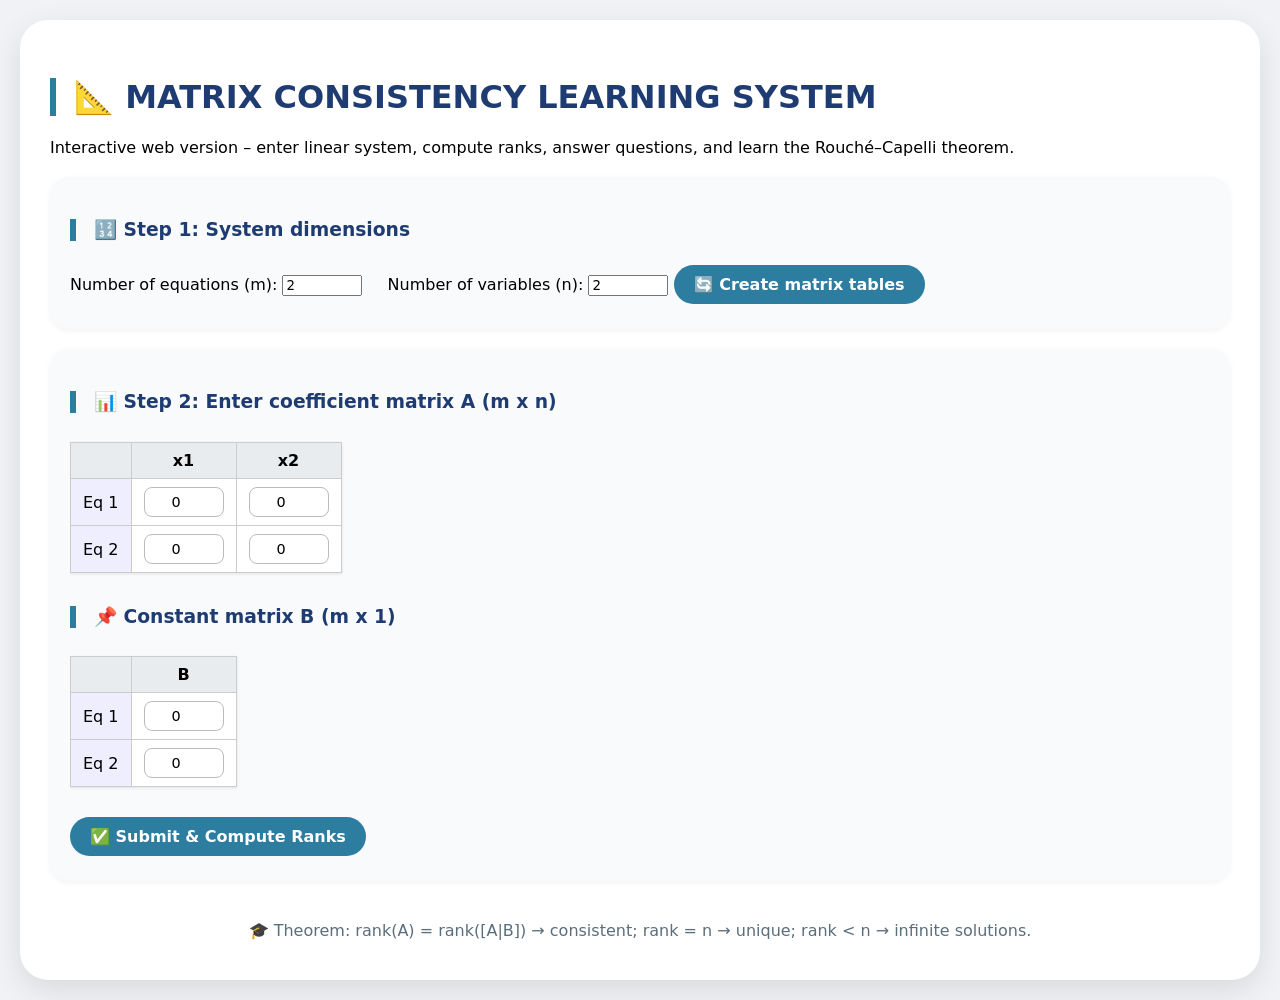
==== index.html @ e769799b "Rename deepseek_html_20260520_edb9f4.html to index.html" ====
<!DOCTYPE html>
<html lang="en">
<head>
    <meta charset="UTF-8">
    <meta name="viewport" content="width=device-width, initial-scale=1.0, user-scalable=yes">
    <title>Matrix Consistency Learning System</title>
    <style>
        * {
            box-sizing: border-box;
            font-family: system-ui, 'Segoe UI', 'Courier New', monospace;
        }
        body {
            background: #f0f2f5;
            margin: 0;
            padding: 20px;
        }
        .container {
            max-width: 1300px;
            margin: 0 auto;
            background: white;
            border-radius: 28px;
            box-shadow: 0 10px 30px rgba(0,0,0,0.1);
            overflow: hidden;
            padding: 20px 30px 40px;
        }
        h1, h2, h3 {
            color: #1e3c72;
            border-left: 6px solid #2c7da0;
            padding-left: 18px;
            margin-top: 1.2em;
        }
        .panel {
            background: #f8fafc;
            border-radius: 20px;
            padding: 20px;
            margin: 20px 0;
            box-shadow: 0 2px 6px rgba(0,0,0,0.05);
        }
        .matrix-input {
            overflow-x: auto;
            margin: 15px 0;
        }
        table {
            border-collapse: collapse;
            background: white;
            margin: 10px 0;
            box-shadow: 0 1px 3px rgba(0,0,0,0.1);
        }
        th, td {
            border: 1px solid #ccc;
            padding: 8px 12px;
            text-align: center;
        }
        th {
            background: #e9ecef;
            font-weight: 600;
        }
        input.matrix-cell {
            width: 80px;
            padding: 6px;
            text-align: center;
            border: 1px solid #bbb;
            border-radius: 8px;
            font-size: 0.9rem;
        }
        button {
            background: #2c7da0;
            color: white;
            border: none;
            padding: 10px 20px;
            border-radius: 40px;
            font-size: 1rem;
            font-weight: bold;
            cursor: pointer;
            transition: 0.2s;
            margin: 5px 8px 5px 0;
        }
        button:hover {
            background: #1f5e7a;
            transform: scale(0.97);
        }
        .quiz-area {
            background: #eef2ff;
            border-radius: 24px;
            padding: 15px 25px;
            margin: 25px 0;
        }
        .answer-input {
            display: flex;
            gap: 12px;
            flex-wrap: wrap;
            align-items: center;
            margin: 15px 0;
        }
        .answer-input input, .answer-input select {
            padding: 8px 14px;
            font-size: 1rem;
            border-radius: 30px;
            border: 1px solid #aaa;
            flex: 1;
            min-width: 180px;
        }
        .feedback {
            font-weight: 500;
            padding: 10px;
            border-radius: 18px;
            background: #fef9e3;
            margin-top: 12px;
        }
        .echelon {
            background: #e9f5e9;
            padding: 12px;
            border-radius: 18px;
            font-family: 'Courier New', monospace;
            font-size: 0.85rem;
            overflow-x: auto;
            white-space: pre;
        }
        .result-box {
            background: #d9e8f5;
            border-radius: 20px;
            padding: 15px;
            margin: 15px 0;
        }
        hr {
            margin: 30px 0;
        }
        .badge {
            background: #1e3c72;
            color: white;
            border-radius: 40px;
            padding: 4px 14px;
            display: inline-block;
            font-size: 0.8rem;
        }
        footer {
            text-align: center;
            margin-top: 40px;
            color: #5a6e7c;
        }
        @media (max-width: 700px) {
            .container { padding: 15px; }
            input.matrix-cell { width: 65px; }
        }
    </style>
</head>
<body>
<div class="container">
    <h1>📐 MATRIX CONSISTENCY LEARNING SYSTEM</h1>
    <p>Interactive web version – enter linear system, compute ranks, answer questions, and learn the Rouché–Capelli theorem.</p>

    <!-- Step 1: Dimensions -->
    <div class="panel">
        <h3>🔢 Step 1: System dimensions</h3>
        <label>Number of equations (m): </label>
        <input type="number" id="mInput" min="1" max="6" value="2" style="width:80px">
        <label style="margin-left:20px">Number of variables (n): </label>
        <input type="number" id="nInput" min="1" max="6" value="2" style="width:80px">
        <button id="resizeBtn">🔄 Create matrix tables</button>
    </div>

    <!-- Step 2: Coefficient Matrix A and Constant B -->
    <div id="matrixPanel" style="display: none;">
        <div class="panel">
            <h3>📊 Step 2: Enter coefficient matrix A (m x n)</h3>
            <div id="matrixA" class="matrix-input"></div>
            <h3>📌 Constant matrix B (m x 1)</h3>
            <div id="matrixB" class="matrix-input"></div>
            <button id="submitMatricesBtn">✅ Submit & Compute Ranks</button>
        </div>
    </div>

    <!-- After submission: show matrices & ranks, then interactive questions -->
    <div id="quizSection" style="display: none;">
        <div class="result-box" id="displayMatrices"></div>
        <div id="rankInfo" class="result-box"></div>

        <!-- QUESTION 1: rank of A -->
        <div id="q1Area" class="quiz-area">
            <h3>❓ QUESTION 1: Rank of coefficient matrix A</h3>
            <div class="answer-input">
                <input type="number" id="rankAuser" placeholder="Enter rank">
                <button id="checkRankABtn">Check answer</button>
            </div>
            <div id="q1Feedback" class="feedback"></div>
            <div id="echelonA" class="echelon" style="display:none;"></div>
        </div>

        <!-- QUESTION 2: rank of augmented matrix -->
        <div id="q2Area" class="quiz-area" style="display:none;">
            <h3>❓ QUESTION 2: Rank of augmented matrix [A|B]</h3>
            <div class="answer-input">
                <input type="number" id="rankABuser" placeholder="Enter rank">
                <button id="checkRankABBtn">Check answer</button>
            </div>
            <div id="q2Feedback" class="feedback"></div>
            <div id="echelonAB" class="echelon" style="display:none;"></div>
        </div>

        <!-- QUESTION 3: consistency -->
        <div id="q3Area" class="quiz-area" style="display:none;">
            <h3>❓ QUESTION 3: Is the system Consistent or Inconsistent?</h3>
            <div class="answer-input">
                <select id="consistencyUser">
                    <option value="">-- select --</option>
                    <option value="consistent">Consistent</option>
                    <option value="inconsistent">Inconsistent</option>
                </select>
                <button id="checkConsistencyBtn">Check answer</button>
            </div>
            <div id="q3Feedback" class="feedback"></div>
        </div>

        <!-- QUESTION 4: solution type -->
        <div id="q4Area" class="quiz-area" style="display:none;">
            <h3>❓ QUESTION 4: Type of solution</h3>
            <div class="answer-input">
                <select id="solutionTypeUser">
                    <option value="">-- choose --</option>
                    <option value="unique solution">Unique Solution</option>
                    <option value="infinite solutions">Infinite Solutions</option>
                    <option value="no solution">No Solution</option>
                </select>
                <button id="checkSolutionBtn">Check answer</button>
            </div>
            <div id="q4Feedback" class="feedback"></div>
        </div>

        <!-- Final analysis -->
        <div id="finalAnalysis" style="display:none;" class="result-box">
            <h3>📈 FINAL ANALYSIS</h3>
            <div id="finalText"></div>
        </div>
    </div>
    <footer>🎓 Theorem: rank(A) = rank([A|B]) → consistent; rank = n → unique; rank < n → infinite solutions.</footer>
</div>

<script>
    // ---------- Global variables ----------
    let m = 2, n = 2;
    let A_matrix = [], B_matrix = [];
    let rank_A = null, rank_AB = null;
    let consistency = "", solutionType = "";
    let currentStep = 0;  // 0: before submit, after submit we unlock q1
    let attemptCounter = { q1:0, q2:0, q3:0, q4:0 };
    let correctFlags = { q1:false, q2:false, q3:false, q4:false };
    
    // Helper: compute rank using Gaussian elimination (numerical tolerance)
    function computeRank(matrix) {
        if (!matrix.length) return 0;
        let mat = matrix.map(row => [...row]); // deep copy
        const rows = mat.length, cols = mat[0].length;
        let rank = 0;
        const tol = 1e-8;
        for (let c = 0; c < cols && rank < rows; c++) {
            // find pivot
            let pivotRow = -1;
            for (let i = rank; i < rows; i++) {
                if (Math.abs(mat[i][c]) > tol) {
                    pivotRow = i;
                    break;
                }
            }
            if (pivotRow === -1) continue;
            // swap rows
            [mat[rank], mat[pivotRow]] = [mat[pivotRow], mat[rank]];
            const pivotVal = mat[rank][c];
            // normalize pivot row (optional but stable)
            for (let k = c; k < cols; k++) mat[rank][k] /= pivotVal;
            // eliminate below
            for (let i = rank+1; i < rows; i++) {
                const factor = mat[i][c];
                if (Math.abs(factor) > tol) {
                    for (let k = c; k < cols; k++) {
                        mat[i][k] -= factor * mat[rank][k];
                    }
                }
            }
            rank++;
        }
        return rank;
    }

    // compute row echelon form (pretty printing)
    function getEchelonForm(matrix) {
        let mat = matrix.map(row => [...row]);
        const rows = mat.length, cols = mat[0].length;
        const tol = 1e-8;
        let r = 0;
        for (let c = 0; c < cols && r < rows; c++) {
            let pivot = -1;
            for (let i = r; i < rows; i++) {
                if (Math.abs(mat[i][c]) > tol) { pivot = i; break; }
            }
            if (pivot === -1) continue;
            if (pivot !== r) [mat[r], mat[pivot]] = [mat[pivot], mat[r]];
            const pivotVal = mat[r][c];
            for (let k = c; k < cols; k++) mat[r][k] /= pivotVal;
            for (let i = r+1; i < rows; i++) {
                const factor = mat[i][c];
                if (Math.abs(factor) > tol) {
                    for (let k = c; k < cols; k++) mat[i][k] -= factor * mat[r][k];
                }
            }
            r++;
        }
        // format nicely
        return mat.map(row => row.map(v => Math.abs(v) < 1e-8 ? 0 : v.toFixed(4)).join('\t')).join('\n');
    }

    // build dynamic tables for A and B
    function buildMatrixTables() {
        m = parseInt(document.getElementById('mInput').value);
        n = parseInt(document.getElementById('nInput').value);
        if (m < 1 || n < 1) { alert("Dimensions must be >=1"); return; }
        const containerA = document.getElementById('matrixA');
        const containerB = document.getElementById('matrixB');
        // Build A table
        let htmlA = '<table><thead><tr><th></th>';
        for (let j=0; j<n; j++) htmlA += `<th>x${j+1}</th>`;
        htmlA += '</tr></thead><tbody>';
        for (let i=0; i<m; i++) {
            htmlA += `<tr><td style="background:#eef">Eq ${i+1}</td>`;
            for (let j=0; j<n; j++) {
                htmlA += `<td><input type="number" step="any" class="matrix-cell" id="A_${i}_${j}" value="0"></td>`;
            }
            htmlA += '</tr>';
        }
        htmlA += '</tbody></table>';
        containerA.innerHTML = htmlA;
        
        // Build B table (column vector)
        let htmlB = '<table><thead><tr><th></th><th>B</th></tr></thead><tbody>';
        for (let i=0; i<m; i++) {
            htmlB += `<tr><td style="background:#eef">Eq ${i+1}</td>
                      <td><input type="number" step="any" class="matrix-cell" id="B_${i}" value="0"></td></tr>`;
        }
        htmlB += '</tbody></table>';
        containerB.innerHTML = htmlB;
        document.getElementById('matrixPanel').style.display = 'block';
        document.getElementById('quizSection').style.display = 'none';
    }

    // read matrices from UI
    function readMatricesFromUI() {
        let A = [];
        for (let i=0; i<m; i++) {
            let row = [];
            for (let j=0; j<n; j++) {
                let val = parseFloat(document.getElementById(`A_${i}_${j}`).value);
                if (isNaN(val)) val = 0;
                row.push(val);
            }
            A.push(row);
        }
        let B = [];
        for (let i=0; i<m; i++) {
            let val = parseFloat(document.getElementById(`B_${i}`).value);
            if (isNaN(val)) val = 0;
            B.push([val]);
        }
        return { A, B };
    }

    // display matrices with nice formatting
    function displayMatrices(A, B) {
        let str = "<h3>📋 Your matrices</h3>";
        str += "<div><strong>Coefficient matrix A:</strong><pre>" + JSON.stringify(A).replace(/],/g, '],\n') + "</pre></div>";
        str += "<div><strong>Constant matrix B:</strong><pre>" + JSON.stringify(B).replace(/],/g, '],\n') + "</pre></div>";
        const AB = A.map((row, idx) => [...row, B[idx][0]]);
        str += "<div><strong>Augmented [A|B]:</strong><pre>" + JSON.stringify(AB).replace(/],/g, '],\n') + "</pre></div>";
        document.getElementById('displayMatrices').innerHTML = str;
    }

    // reset quiz state
    function resetQuizState() {
        currentStep = 0;
        correctFlags = { q1:false, q2:false, q3:false, q4:false };
        attemptCounter = { q1:0, q2:0, q3:0, q4:0 };
        document.getElementById('q1Area').style.display = 'block';
        document.getElementById('q2Area').style.display = 'none';
        document.getElementById('q3Area').style.display = 'none';
        document.getElementById('q4Area').style.display = 'none';
        document.getElementById('finalAnalysis').style.display = 'none';
        // clear feedbacks
        ['q1Feedback','q2Feedback','q3Feedback','q4Feedback'].forEach(id => document.getElementById(id).innerHTML = '');
        document.getElementById('rankAuser').value = '';
        document.getElementById('rankABuser').value = '';
        document.getElementById('consistencyUser').value = '';
        document.getElementById('solutionTypeUser').value = '';
        document.getElementById('echelonA').style.display = 'none';
        document.getElementById('echelonAB').style.display = 'none';
    }

    // main submit: compute ranks and start interactive quiz
    function submitMatrices() {
        const { A, B } = readMatricesFromUI();
        if (A.length === 0 || B.length === 0) return;
        A_matrix = A;
        B_matrix = B;
        // build augmented
        const augmented = A_matrix.map((row, i) => [...row, B_matrix[i][0]]);
        rank_A = computeRank(A_matrix);
        rank_AB = computeRank(augmented);
        
        // consistency & solution
        if (rank_A === rank_AB) {
            consistency = "Consistent";
            if (rank_A === n) solutionType = "Unique Solution";
            else solutionType = "Infinite Solutions";
        } else {
            consistency = "Inconsistent";
            solutionType = "No Solution";
        }
        
        displayMatrices(A_matrix, B_matrix);
        document.getElementById('rankInfo').innerHTML = `🔍 Backend computed: rank(A) = ${rank_A},  rank([A|B]) = ${rank_AB}<br> System will be ${consistency} with ${solutionType}. Answer the questions!`;
        document.getElementById('quizSection').style.display = 'block';
        resetQuizState();
    }

    // Show row echelon form for hint
    function showEchelon(mat, title, targetDivId) {
        const echelonStr = getEchelonForm(mat);
        const div = document.getElementById(targetDivId);
        div.innerHTML = `<strong>📐 ${title} (Row Echelon Form)</strong><br><pre>${echelonStr}</pre>`;
        div.style.display = 'block';
    }
    
    // Question 1 logic
    function handleQ1() {
        if (correctFlags.q1) { document.getElementById('q1Feedback').innerHTML = "✅ Already answered correctly!"; return; }
        let userVal = parseInt(document.getElementById('rankAuser').value);
        if (isNaN(userVal)) { document.getElementById('q1Feedback').innerHTML = "❌ Please enter a number."; return; }
        if (userVal === rank_A) {
            document.getElementById('q1Feedback').innerHTML = "✅ Correct Answer! Well done.";
            correctFlags.q1 = true;
            // unlock Q2
            document.getElementById('q2Area').style.display = 'block';
        } else {
            attemptCounter.q1++;
            let fb = `❌ Incorrect. `;
            if (attemptCounter.q1 === 1) {
                fb += "💡 Hint: Convert matrix into echelon form & count non-zero rows.";
                showEchelon(A_matrix, "Coefficient matrix A", "echelonA");
            } else if (attemptCounter.q1 === 2) {
                fb += "💡 Hint: Count non-zero rows after row reduction.";
            } else {
                fb += `✅ Correct rank of A is ${rank_A}. Moving on.`;
                correctFlags.q1 = true;
                document.getElementById('q2Area').style.display = 'block';
            }
            document.getElementById('q1Feedback').innerHTML = fb;
        }
    }
    
    // Question 2: rank of augmented
    function handleQ2() {
        if (correctFlags.q2) { document.getElementById('q2Feedback').innerHTML = "✅ Already answered!"; return; }
        if (!correctFlags.q1) { document.getElementById('q2Feedback').innerHTML = "⚠️ Please answer Question 1 first."; return; }
        let userVal = parseInt(document.getElementById('rankABuser').value);
        if (isNaN(userVal)) { document.getElementById('q2Feedback').innerHTML = "❌ Enter a valid integer."; return; }
        if (userVal === rank_AB) {
            document.getElementById('q2Feedback').innerHTML = "✅ Correct Answer! Great.";
            correctFlags.q2 = true;
            document.getElementById('q3Area').style.display = 'block';
        } else {
            attemptCounter.q2++;
            let fb = `❌ Incorrect. `;
            const augmentedMat = A_matrix.map((row,i) => [...row, B_matrix[i][0]]);
            if (attemptCounter.q2 === 1) {
                fb += "💡 Hint: Include constant column and reduce augmented matrix.";
                showEchelon(augmentedMat, "Augmented matrix [A|B]", "echelonAB");
            } else if (attemptCounter.q2 === 2) {
                fb += "💡 Hint: Compare with echelon form above.";
            } else {
                fb += `✅ Correct rank of [A|B] is ${rank_AB}. Moving on.`;
                correctFlags.q2 = true;
                document.getElementById('q3Area').style.display = 'block';
            }
            document.getElementById('q2Feedback').innerHTML = fb;
        }
    }
    
    // Question 3: consistency
    function handleQ3() {
        if (correctFlags.q3) { document.getElementById('q3Feedback').innerHTML = "Already correct!"; return; }
        if (!correctFlags.q2) { document.getElementById('q3Feedback').innerHTML = "⚠️ Please finish Question 2 first."; return; }
        let userChoice = document.getElementById('consistencyUser').value;
        if (!userChoice) { document.getElementById('q3Feedback').innerHTML = "Please select Consistent or Inconsistent."; return; }
        if (userChoice.toLowerCase() === consistency.toLowerCase()) {
            document.getElementById('q3Feedback').innerHTML = "✅ Correct! Consistency matches the theorem.";
            correctFlags.q3 = true;
            document.getElementById('q4Area').style.display = 'block';
        } else {
            attemptCounter.q3++;
            let fb = `❌ Incorrect. `;
            if (attemptCounter.q3 === 1) fb += "💡 Hint: Compare ranks of A and [A|B]. Equal → consistent.";
            else if (attemptCounter.q3 === 2) fb += "💡 Hint: If ranks are equal → consistent; different → inconsistent.";
            else {
                fb += `✅ Correct answer: ${consistency}.`;
                correctFlags.q3 = true;
                document.getElementById('q4Area').style.display = 'block';
            }
            document.getElementById('q3Feedback').innerHTML = fb;
        }
    }
    
    // Question 4: solution type
    function handleQ4() {
        if (correctFlags.q4) { document.getElementById('q4Feedback').innerHTML = "You already got it!"; return; }
        if (!correctFlags.q3) { document.getElementById('q4Feedback').innerHTML = "⚠️ Please answer consistency question first."; return; }
        let userType = document.getElementById('solutionTypeUser').value;
        if (!userType) { document.getElementById('q4Feedback').innerHTML = "Please select a solution type."; return; }
        if (userType.toLowerCase() === solutionType.toLowerCase()) {
            document.getElementById('q4Feedback').innerHTML = "✅ Perfect! You understand the classification.";
            correctFlags.q4 = true;
            showFinalAnalysis();
        } else {
            attemptCounter.q4++;
            let fb = `❌ Incorrect. `;
            if (attemptCounter.q4 === 1) {
                if (consistency === "Inconsistent") fb += "💡 Hint: Inconsistent ⇒ No solution.";
                else if (rank_A === n) fb += "💡 Hint: Rank equals number of variables ⇒ Unique solution.";
                else fb += "💡 Hint: Rank less than variables ⇒ Infinite solutions.";
            } else if (attemptCounter.q4 === 2) {
                fb += `💡 The correct answer is: ${solutionType}.`;
            } else {
                fb += `✅ Correct answer: ${solutionType}.`;
                correctFlags.q4 = true;
                showFinalAnalysis();
            }
            document.getElementById('q4Feedback').innerHTML = fb;
        }
    }
    
    function showFinalAnalysis() {
        document.getElementById('finalAnalysis').style.display = 'block';
        let theoremText = "";
        if (rank_A === rank_AB && rank_A === n) {
            theoremText = `Since rank(A) = rank([A|B]) = number of variables (${n}), the system is CONSISTENT and has a UNIQUE SOLUTION.`;
        } else if (rank_A === rank_AB && rank_A < n) {
            theoremText = `Since rank(A) = rank([A|B]) = ${rank_A} < number of variables (${n}), the system is CONSISTENT and has INFINITE SOLUTIONS.`;
        } else {
            theoremText = `Since rank(A) = ${rank_A} ≠ rank([A|B]) = ${rank_AB}, the system is INCONSISTENT and has NO SOLUTION.`;
        }
        document.getElementById('finalText').innerHTML = `
            <strong>Rank of A:</strong> ${rank_A}<br>
            <strong>Rank of [A|B]:</strong> ${rank_AB}<br>
            <strong>System Type:</strong> ${consistency}<br>
            <strong>Solution Type:</strong> ${solutionType}<br><br>
            📖 <em>${theoremText}</em>
        `;
    }
    
    // Event listeners
    document.getElementById('resizeBtn').addEventListener('click', () => {
        buildMatrixTables();
        document.getElementById('quizSection').style.display = 'none';
    });
    document.getElementById('submitMatricesBtn').addEventListener('click', submitMatrices);
    document.getElementById('checkRankABtn').addEventListener('click', handleQ1);
    document.getElementById('checkRankABBtn').addEventListener('click', handleQ2);
    document.getElementById('checkConsistencyBtn').addEventListener('click', handleQ3);
    document.getElementById('checkSolutionBtn').addEventListener('click', handleQ4);
    
    // initial build
    buildMatrixTables();
</script>
</body>
</html>
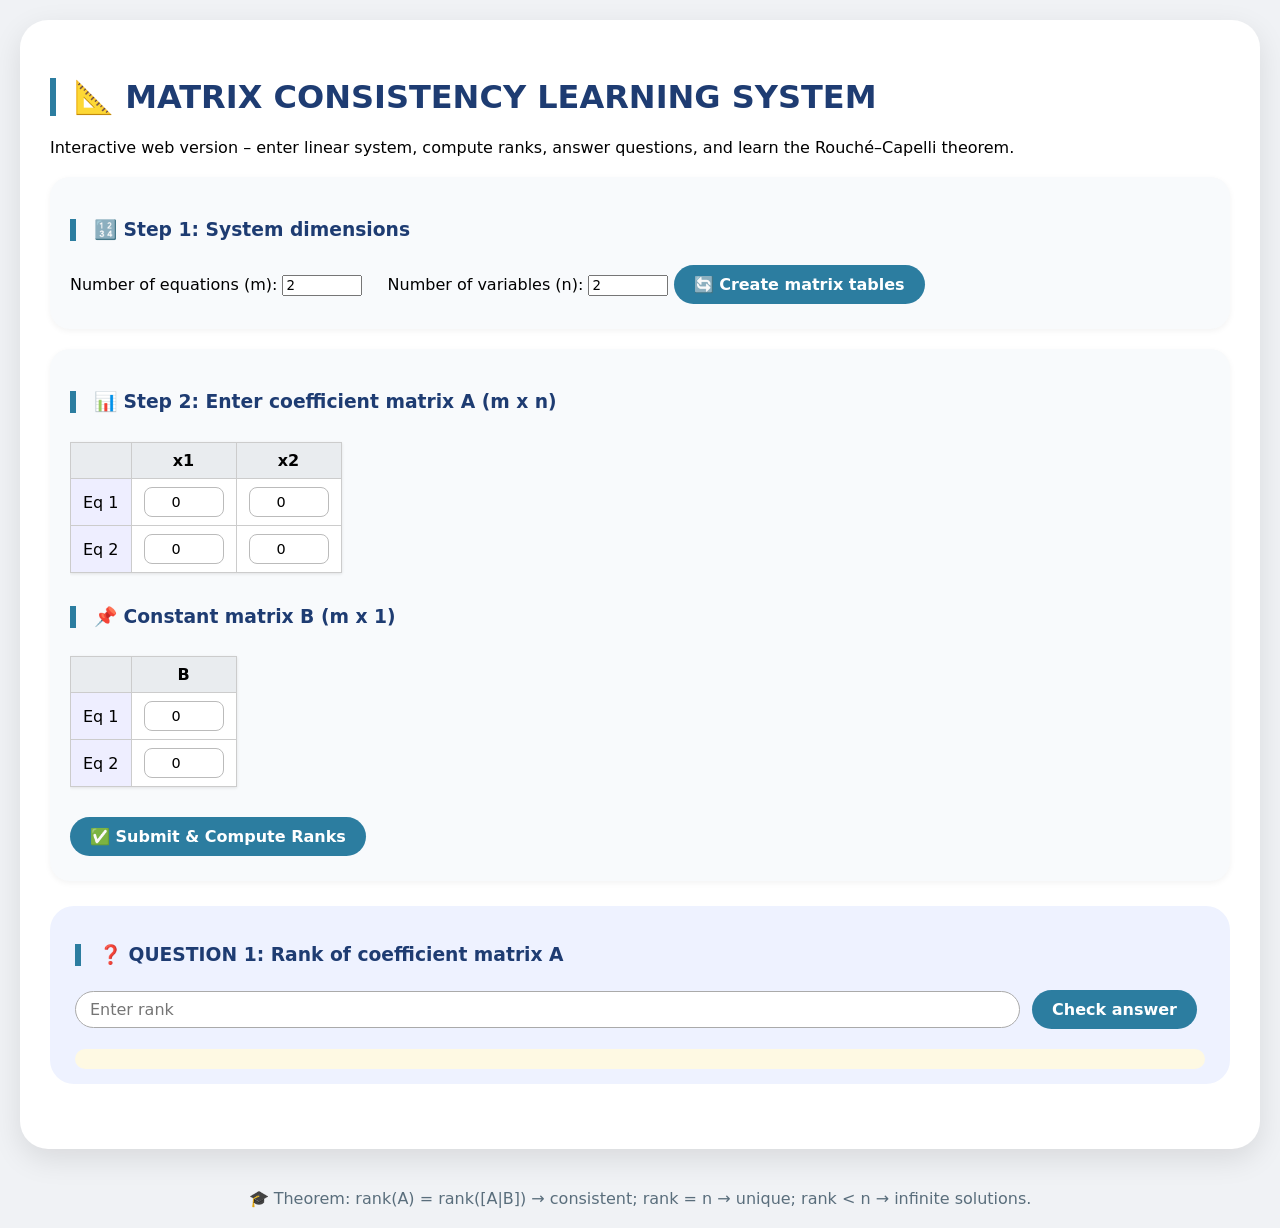
==== commit 81d8f648: "Update index.html" ====
--- a/index.html
+++ b/index.html
@@ -170,10 +170,6 @@
         </div>
     </div>
 
-    <!-- After submission: show matrices & ranks, then interactive questions -->
-    <div id="quizSection" style="display: none;">
-        <div class="result-box" id="displayMatrices"></div>
-        <div id="rankInfo" class="result-box"></div>
 
         <!-- QUESTION 1: rank of A -->
         <div id="q1Area" class="quiz-area">
